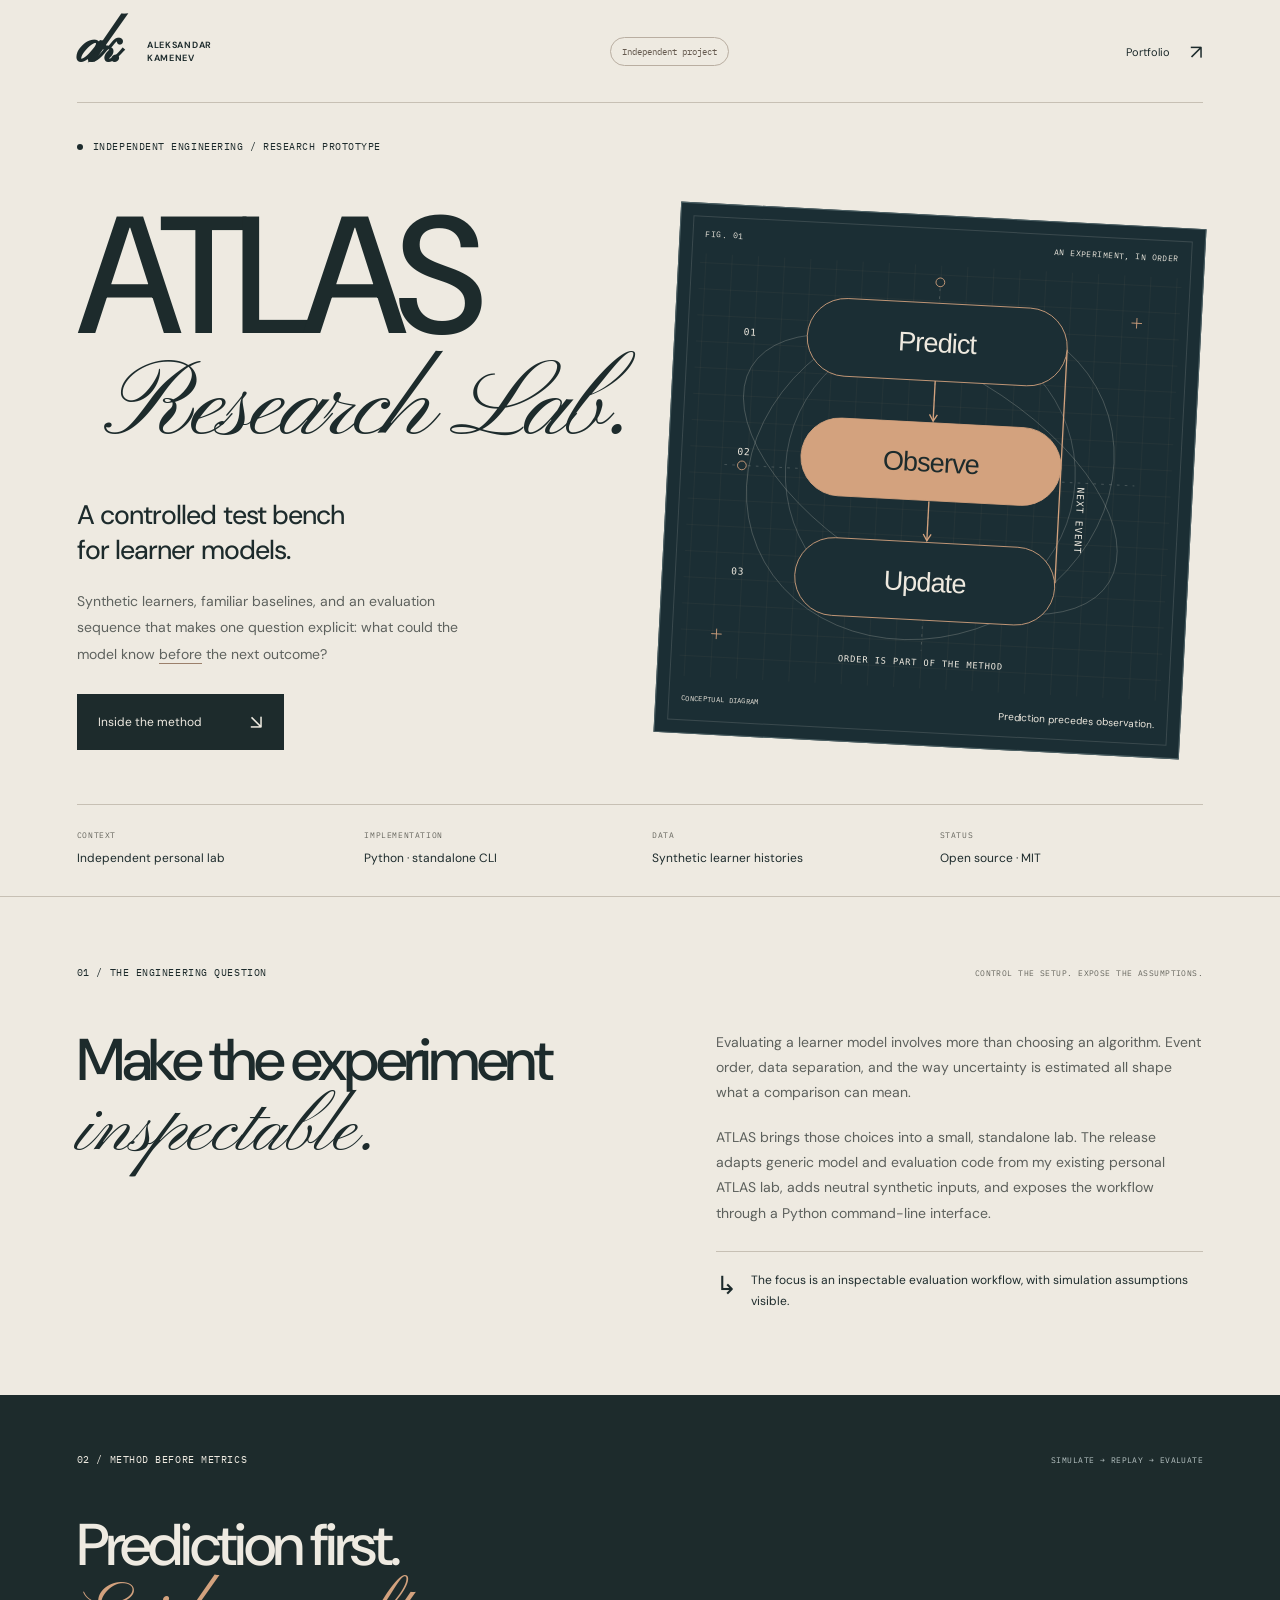
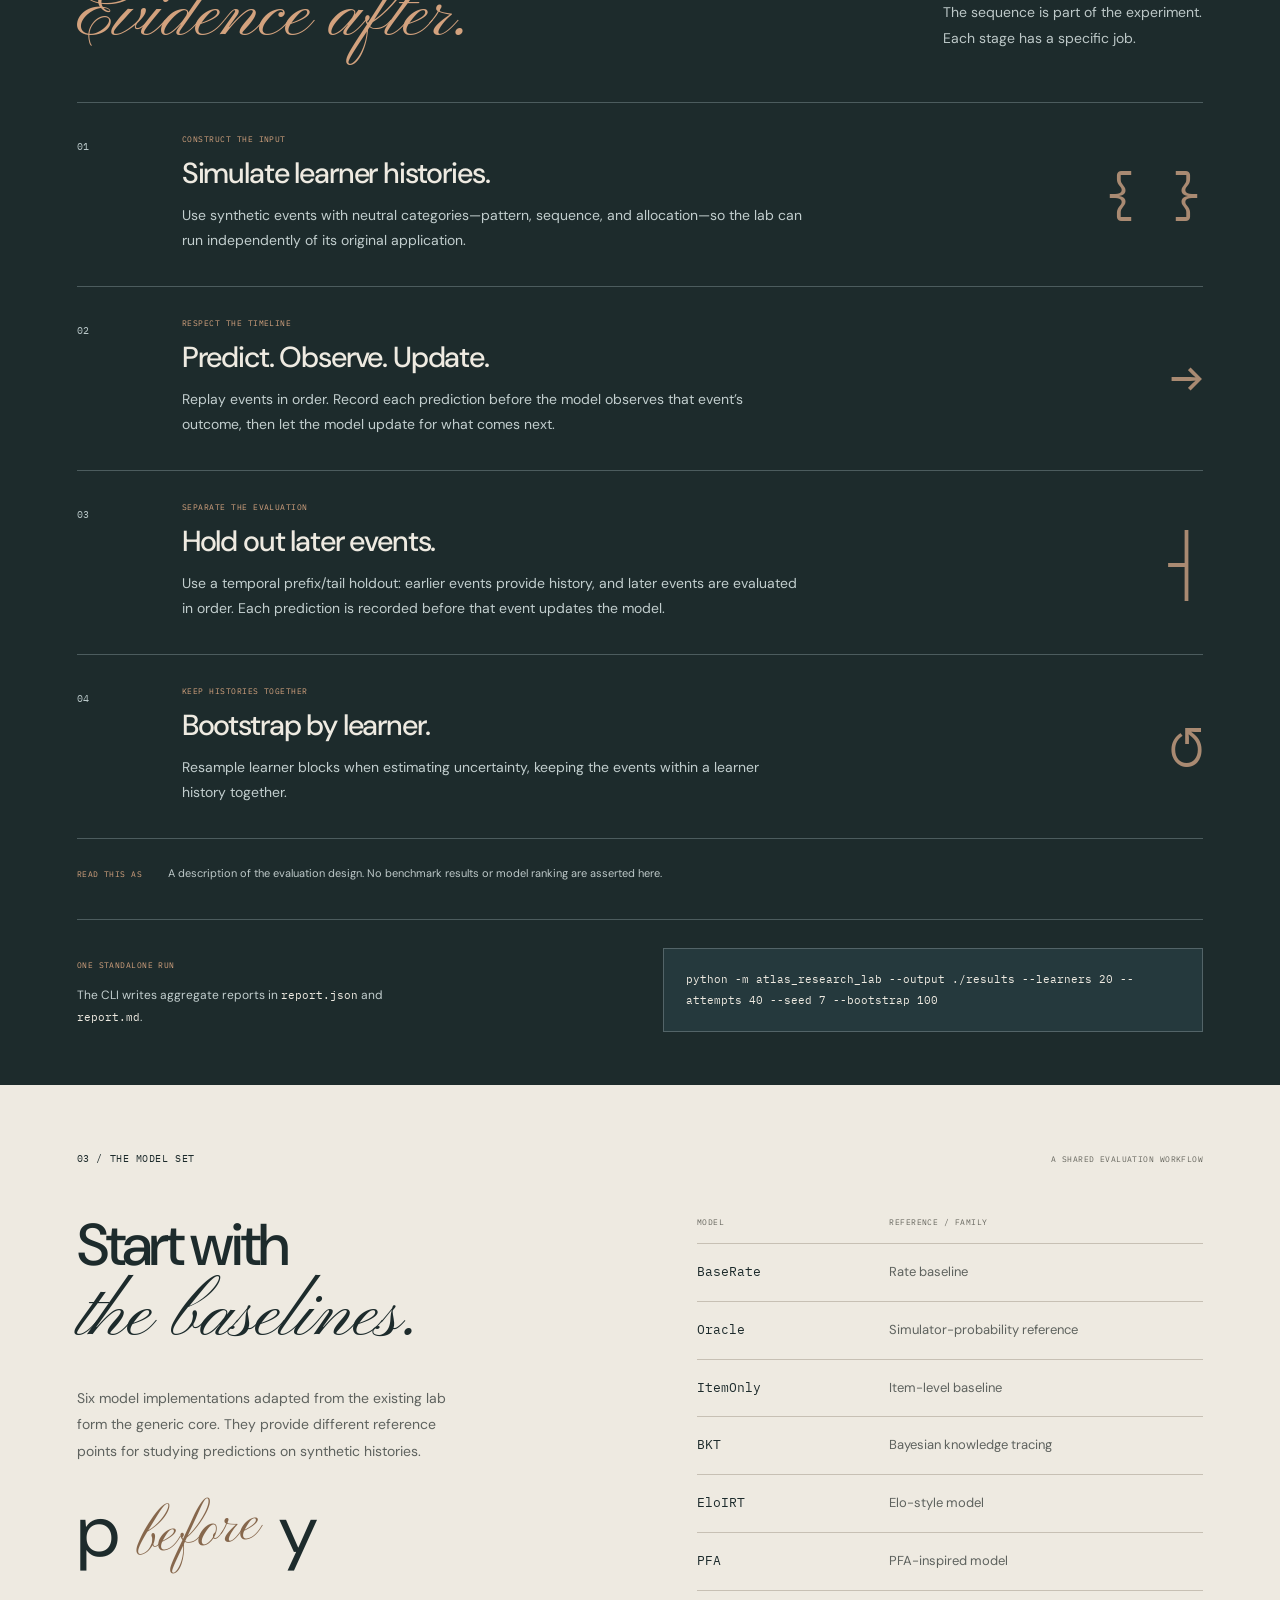
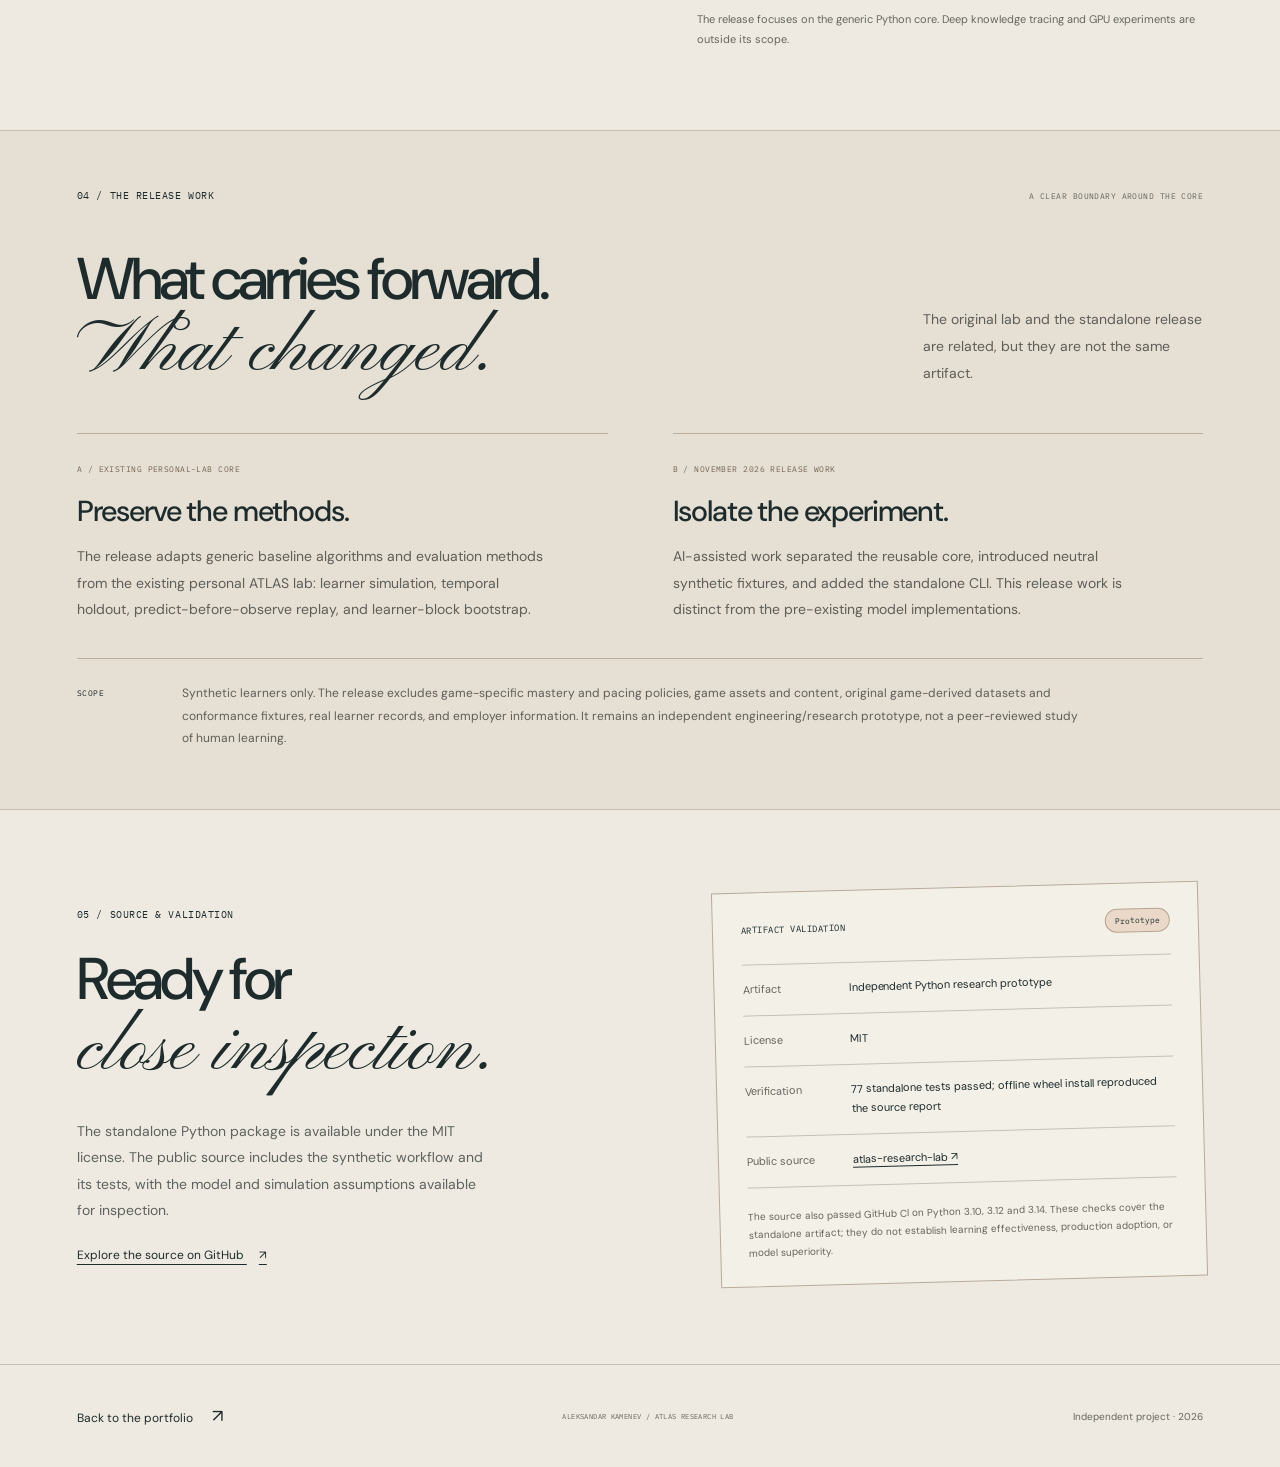
==== work/atlas/index.html @ cb7d2548 "Publish independent engineering case studies and MIT source links" ====
<!doctype html>
<html lang="en">
<head>
  <meta charset="utf-8">
  <meta name="viewport" content="width=device-width, initial-scale=1">
  <meta name="theme-color" content="#eeeae1">

  <meta name="description" content="ATLAS Research Lab: an independent Python prototype for studying learner models with synthetic simulation, temporal evaluation, and inspectable methodology.">
  <title>ATLAS Research Lab — Aleksandar Kamenev</title>
  <link rel="preconnect" href="https://fonts.googleapis.com">
  <link rel="preconnect" href="https://fonts.gstatic.com" crossorigin>
  <link href="https://fonts.googleapis.com/css2?family=DM+Sans:wght@400;450;500;550;600;650;700&family=IBM+Plex+Mono:wght@400;500&family=Pinyon+Script&display=swap" rel="stylesheet">
  <link rel="stylesheet" href="../case-studies.css?v=5239a8509a6a">
  <link rel="canonical" href="https://alex-kamenev.github.io/work/atlas/">
</head>
<body>
  <a class="skip-link" href="#main">Skip to content</a>
  <header class="masthead wrap">
    <a class="identity" href="/" aria-label="Aleksandar Kamenev, portfolio"><span class="monogram" aria-hidden="true">ak.</span><span>ALEKSANDAR<br>KAMENEV</span></a>
    <span class="case-kind">Independent project</span>
    <a class="back-link" href="/">Portfolio <span aria-hidden="true">↗</span></a>
  </header>

  <main id="main">
    <section class="hero wrap" aria-labelledby="project-title">
      <p class="eyebrow"><span class="dot" aria-hidden="true"></span> INDEPENDENT ENGINEERING / RESEARCH PROTOTYPE</p>
      <div class="hero-layout">
        <div class="hero-copy">
          <h1 id="project-title">ATLAS<span class="script">Research Lab.</span></h1>
          <p class="hero-deck">A controlled test bench<br>for learner models.</p>
          <p class="hero-description">Synthetic learners, familiar baselines, and an evaluation sequence that makes one question explicit: what could the model know <em>before</em> the next outcome?</p>
          <a class="button" href="#method">Inside the method <span aria-hidden="true">↘</span></a>
        </div>
        <figure class="hero-figure">
          <div class="figure-heading"><span>FIG. 01</span><span>AN EXPERIMENT, IN ORDER</span></div>
          <img src="../assets/method-cycle.svg" width="600" height="540" alt="Conceptual event sequence: predict an outcome, observe it, update the model, then repeat for the next event.">
          <figcaption><span>CONCEPTUAL DIAGRAM</span><span>Prediction precedes observation.</span></figcaption>
        </figure>
      </div>
      <dl class="project-facts">
        <div><dt>CONTEXT</dt><dd>Independent personal lab</dd></div>
        <div><dt>IMPLEMENTATION</dt><dd>Python · standalone CLI</dd></div>
        <div><dt>DATA</dt><dd>Synthetic learner histories</dd></div>
        <div><dt>STATUS</dt><dd>Open source · MIT</dd></div>
      </dl>
    </section>

    <section class="brief wrap" aria-labelledby="brief-title">
      <div class="section-marker"><span class="eyebrow">01 / THE ENGINEERING QUESTION</span><span class="mono">CONTROL THE SETUP. EXPOSE THE ASSUMPTIONS.</span></div>
      <div class="brief-layout">
        <h2 id="brief-title">Make the experiment<span class="script">inspectable.</span></h2>
        <div class="body-copy"><p>Evaluating a learner model involves more than choosing an algorithm. Event order, data separation, and the way uncertainty is estimated all shape what a comparison can mean.</p><p>ATLAS brings those choices into a small, standalone lab. The release adapts generic model and evaluation code from my existing personal ATLAS lab, adds neutral synthetic inputs, and exposes the workflow through a Python command-line interface.</p><p class="purpose-note"><span aria-hidden="true">↳</span> The focus is an inspectable evaluation workflow, with simulation assumptions visible.</p></div>
      </div>
    </section>

    <section class="method wrap" id="method" aria-labelledby="method-title">
      <div class="section-marker"><span class="eyebrow">02 / METHOD BEFORE METRICS</span><span class="mono">SIMULATE → REPLAY → EVALUATE</span></div>
      <div class="method-heading"><h2 id="method-title">Prediction first.<span class="script">Evidence after.</span></h2><p>The sequence is part of the experiment. Each stage has a specific job.</p></div>
      <ol class="method-list">
        <li><span class="step-number" aria-hidden="true">01</span><div><p class="step-kicker">CONSTRUCT THE INPUT</p><h3>Simulate learner histories.</h3><p>Use synthetic events with neutral categories—pattern, sequence, and allocation—so the lab can run independently of its original application.</p></div><span class="step-sign" aria-hidden="true">{ }</span></li>
        <li><span class="step-number" aria-hidden="true">02</span><div><p class="step-kicker">RESPECT THE TIMELINE</p><h3>Predict. Observe. Update.</h3><p>Replay events in order. Record each prediction before the model observes that event’s outcome, then let the model update for what comes next.</p></div><span class="step-sign" aria-hidden="true">→</span></li>
        <li><span class="step-number" aria-hidden="true">03</span><div><p class="step-kicker">SEPARATE THE EVALUATION</p><h3>Hold out later events.</h3><p>Use a temporal prefix/tail holdout: earlier events provide history, and later events are evaluated in order. Each prediction is recorded before that event updates the model.</p></div><span class="step-sign" aria-hidden="true">┤</span></li>
        <li><span class="step-number" aria-hidden="true">04</span><div><p class="step-kicker">KEEP HISTORIES TOGETHER</p><h3>Bootstrap by learner.</h3><p>Resample learner blocks when estimating uncertainty, keeping the events within a learner history together.</p></div><span class="step-sign" aria-hidden="true">↺</span></li>
      </ol>
      <p class="method-footnote"><span class="mono">READ THIS AS</span> A description of the evaluation design. No benchmark results or model ranking are asserted here.</p>
      <div class="execution-note"><div><span class="mono">ONE STANDALONE RUN</span><p>The CLI writes aggregate reports in <code>report.json</code> and <code>report.md</code>.</p></div><pre aria-label="Example ATLAS command"><code>python -m atlas_research_lab --output ./results --learners 20 --attempts 40 --seed 7 --bootstrap 100</code></pre></div>
    </section>

    <section class="models wrap" aria-labelledby="models-title">
      <div class="section-marker"><span class="eyebrow">03 / THE MODEL SET</span><span class="mono">A SHARED EVALUATION WORKFLOW</span></div>
      <div class="models-layout">
        <div class="models-intro"><h2 id="models-title">Start with<span class="script">the baselines.</span></h2><p>Six model implementations adapted from the existing lab form the generic core. They provide different reference points for studying predictions on synthetic histories.</p><div class="model-glyph" aria-hidden="true"><span>p</span><span class="script">before</span><span>y</span></div></div>
        <div class="model-table-wrap"><table class="model-table"><caption class="sr-only">ATLAS baseline models and their families</caption><thead><tr><th scope="col">MODEL</th><th scope="col">REFERENCE / FAMILY</th></tr></thead><tbody><tr><th scope="row">BaseRate</th><td>Rate baseline</td></tr><tr><th scope="row">Oracle</th><td>Simulator-probability reference</td></tr><tr><th scope="row">ItemOnly</th><td>Item-level baseline</td></tr><tr><th scope="row">BKT</th><td>Bayesian knowledge tracing</td></tr><tr><th scope="row">EloIRT</th><td>Elo-style model</td></tr><tr><th scope="row">PFA</th><td>PFA-inspired model</td></tr></tbody></table><p class="table-note">The release focuses on the generic Python core. Deep knowledge tracing and GPU experiments are outside its scope.</p></div>
      </div>
    </section>

    <section class="provenance wrap" aria-labelledby="provenance-title">
      <div class="section-marker"><span class="eyebrow">04 / THE RELEASE WORK</span><span class="mono">A CLEAR BOUNDARY AROUND THE CORE</span></div>
      <div class="provenance-heading"><h2 id="provenance-title">What carries forward.<span class="script">What changed.</span></h2><p>The original lab and the standalone release are related, but they are not the same artifact.</p></div>
      <div class="provenance-columns">
        <article><span class="column-index mono">A / EXISTING PERSONAL-LAB CORE</span><h3>Preserve the methods.</h3><p>The release adapts generic baseline algorithms and evaluation methods from the existing personal ATLAS lab: learner simulation, temporal holdout, predict-before-observe replay, and learner-block bootstrap.</p></article>
        <article><span class="column-index mono">B / NOVEMBER 2026 RELEASE WORK</span><h3>Isolate the experiment.</h3><p>AI-assisted work separated the reusable core, introduced neutral synthetic fixtures, and added the standalone CLI. This release work is distinct from the pre-existing model implementations.</p></article>
      </div>
      <div class="scope-note"><span class="mono">SCOPE</span><p>Synthetic learners only. The release excludes game-specific mastery and pacing policies, game assets and content, original game-derived datasets and conformance fixtures, real learner records, and employer information. It remains an independent engineering/research prototype, not a peer-reviewed study of human learning.</p></div>
    </section>

    <section class="release wrap" aria-labelledby="release-title">
      <div class="release-copy"><span class="eyebrow">05 / SOURCE &amp; VALIDATION</span><h2 id="release-title">Ready for<span class="script">close inspection.</span></h2><p>The standalone Python package is available under the MIT license. The public source includes the synthetic workflow and its tests, with the model and simulation assumptions available for inspection.<br><a class="source-link" href="https://github.com/Alex-Kamenev/atlas-research-lab" target="_blank" rel="noopener noreferrer">Explore the source on GitHub <span aria-hidden="true">↗</span></a></p></div>
      <div class="release-record"><div class="record-top"><span class="mono">ARTIFACT VALIDATION</span><span class="status-pill">Prototype</span></div><dl><div><dt>Artifact</dt><dd>Independent Python research prototype</dd></div><div><dt>License</dt><dd>MIT</dd></div><div><dt>Verification</dt><dd data-release-verification>77 standalone tests passed; offline wheel install reproduced the source report</dd></div><div><dt>Public source</dt><dd><a href="https://github.com/Alex-Kamenev/atlas-research-lab" target="_blank" rel="noopener noreferrer">atlas-research-lab ↗</a></dd></div></dl><p>The source also passed <a href="https://github.com/Alex-Kamenev/atlas-research-lab/actions/runs/43778253819" target="_blank" rel="noopener noreferrer">GitHub CI on Python 3.10, 3.12 and 3.14</a>. These checks cover the standalone artifact; they do not establish learning effectiveness, production adoption, or model superiority.</p></div>
    </section>
  </main>

  <footer class="footer wrap"><a href="/">Back to the portfolio <span aria-hidden="true">↗</span></a><p class="mono">ALEKSANDAR KAMENEV / ATLAS RESEARCH LAB</p><span class="footer-note">Independent project · 2026</span></footer>
</body>
</html>
---- work/case-studies.css ----
:root{--paper:#eeeae1;--ink:#1d2b2c;--muted:#66665e;--line:#c7c0b4;--acid:#d3a27e;--mono:'IBM Plex Mono',monospace;--sans:'DM Sans',sans-serif;--script:'Pinyon Script','Brush Script MT',cursive;--pad:clamp(24px,6vw,96px)}
*,*::before,*::after{box-sizing:border-box}html{scroll-behavior:smooth;scroll-padding-top:28px}body{margin:0;background:var(--paper);color:var(--ink);font-family:var(--sans);-webkit-font-smoothing:antialiased}a{color:inherit;text-decoration:none}a:focus-visible{outline:3px solid #8952d5;outline-offset:6px}::selection{color:var(--ink);background:var(--acid)}p,h1,h2,h3,figure,dl,dd{margin:0}p{font-size:15px;line-height:1.8}h1,h2,h3{font-weight:500;letter-spacing:-.055em}h2{font-size:clamp(43px,4.6vw,70px);line-height:1.04}h3{font-size:29px;line-height:1.2;letter-spacing:-.04em}.wrap{padding-inline:var(--pad)}.mono,.eyebrow{font:10px/1.6 var(--mono);letter-spacing:.055em}.eyebrow{font-size:10px}.script{font-family:var(--script);font-weight:400;letter-spacing:0}h2 .script{display:block;font-size:1.3em;line-height:1;margin-top:3px}.sr-only{position:absolute;width:1px;height:1px;padding:0;margin:-1px;overflow:hidden;clip:rect(0,0,0,0);white-space:nowrap;border:0}.skip-link{position:fixed;left:12px;top:12px;z-index:20;transform:translateY(-160%);padding:14px 18px;background:var(--acid)}.skip-link:focus{transform:none}
.masthead{min-height:103px;display:flex;align-items:center;justify-content:space-between;gap:25px;position:relative}.masthead::after{content:'';position:absolute;bottom:0;left:var(--pad);right:var(--pad);border-bottom:1px solid var(--line)}.identity{display:flex;gap:16px;align-items:center;font-size:9px;font-weight:650;letter-spacing:.08em;line-height:1.4}.monogram{font-family:var(--script);font-size:58px;letter-spacing:-7px;line-height:1;width:54px;margin-top:-8px}.case-kind{font:9px/1.5 var(--mono);padding:7px 11px;border:1px solid #b9aea1;border-radius:20px;color:#665b50}.back-link{font-size:11px;display:flex;align-items:center;gap:20px;padding-block:12px}.back-link span{font-size:20px}.back-link:hover,.footer a:hover{text-decoration:underline;text-underline-offset:5px}
.hero{padding-top:36px;overflow:hidden}.hero>.eyebrow{display:flex;align-items:center;gap:10px}.dot{width:6px;height:6px;background:var(--ink);border-radius:50%;flex:none}.hero-layout{display:grid;grid-template-columns:1.03fr 1fr;gap:3vw;align-items:center;margin:55px 0 54px}.hero-copy{position:relative;z-index:2}.hero h1{font-size:clamp(110px,13vw,195px);line-height:.81;letter-spacing:-.075em}.hero h1 .script{display:block;margin:14px 0 0 25px;font-size:clamp(74px,8.4vw,130px);line-height:.92;white-space:nowrap;letter-spacing:-.035em;width:115%}.hero-deck{margin-top:40px;font-size:clamp(22px,2.1vw,31px);line-height:1.3;font-weight:450;letter-spacing:-.035em}.hero-description{max-width:420px;font-size:14px;line-height:1.9;margin-top:20px;color:#5e625e}.hero-description em{font-style:normal;border-bottom:1px solid #9b806b}.button{display:inline-flex;align-items:center;justify-content:space-between;gap:48px;min-height:52px;margin-top:27px;padding:15px 21px;font-size:12px;background:var(--ink);color:var(--paper);transition:background .2s}.button span{font-size:20px}.button:hover{background:#34484c}.hero-figure{position:relative;background:#1b2e34;color:#eee9df;border:1px solid #4e6266;transform:rotate(3deg);margin:0 10px 0 0;isolation:isolate}.hero-figure::before{content:'';position:absolute;inset:12px;border:1px solid #eee9df25;pointer-events:none}.figure-heading{display:flex;align-items:center;justify-content:space-between;gap:16px;padding:24px 25px 0;font:8px/1.5 var(--mono);letter-spacing:.055em}.hero-figure img{display:block;width:100%;height:auto;margin-top:-4px}.hero-figure figcaption{display:flex;justify-content:space-between;gap:20px;padding:0 25px 25px;margin-top:-15px;font-size:10px;line-height:1.5}.hero-figure figcaption span:first-child{font:7px/1.6 var(--mono);letter-spacing:.045em}.project-facts{display:grid;grid-template-columns:repeat(4,1fr);gap:24px;border-top:1px solid var(--line);padding-block:24px 27px}.project-facts dt{font:8px/1.5 var(--mono);letter-spacing:.075em;color:var(--muted);margin-bottom:8px}.project-facts dd{font-size:12px;line-height:1.6}
.section-marker{display:flex;align-items:baseline;justify-content:space-between;gap:30px}.section-marker>.mono{font-size:8px;color:var(--muted)}.brief{padding-block:68px 82px;border-top:1px solid var(--line)}.brief-layout{display:grid;grid-template-columns:1.05fr 1fr;gap:10vw;margin-top:49px}.body-copy p{font-size:14px;color:#5c605c;margin-bottom:20px}.body-copy .purpose-note{display:flex;gap:14px;border-top:1px solid var(--line);padding-top:18px;margin:25px 0 0;font-size:12px;color:var(--ink)}.purpose-note span{font-size:25px;line-height:1.3}
.method{background:var(--ink);color:var(--paper);padding-block:57px 53px}.method .section-marker>.mono{color:#b9c5c5}.method-heading{display:flex;justify-content:space-between;align-items:end;gap:45px;margin:47px 0 46px}.method h2 .script{color:var(--acid)}.method-heading>p{max-width:260px;font-size:14px;color:#bdc8c8;margin-bottom:5px}.method-list{list-style:none;margin:0;padding:0;border-top:1px solid #4c5c5e}.method-list li{display:grid;grid-template-columns:75px 1fr 150px;gap:30px;align-items:start;padding:30px 0 33px;border-bottom:1px solid #4c5c5e}.step-number{font:10px/1.5 var(--mono);padding-top:6px;color:#bac8c9}.step-kicker{font:8px/1.5 var(--mono);letter-spacing:.06em;color:var(--acid);margin-bottom:11px}.method-list h3{margin-bottom:12px}.method-list li>div>p:last-child{max-width:620px;font-size:14px;line-height:1.8;color:#c2cece}.step-sign{font:55px/1 var(--mono);justify-self:end;color:#a98a72;align-self:center;font-weight:400}.method-footnote{display:flex;gap:26px;align-items:baseline;margin-top:25px;font-size:11px;line-height:1.8;color:#bdc8c8}.method-footnote .mono{font-size:8px;white-space:nowrap;color:var(--acid)}
.models{padding-block:66px 81px}.models-layout{display:grid;grid-template-columns:1fr 1.03fr;gap:10vw;margin-top:48px}.models-intro>p{max-width:370px;font-size:14px;line-height:1.9;color:#5e625e;margin-top:29px}.model-glyph{display:flex;align-items:center;gap:20px;margin-top:30px;font-size:73px;line-height:1;letter-spacing:-.06em}.model-glyph .script{font-size:61px;transform:rotate(-8deg);color:#86674c}.model-table{width:100%;border-collapse:collapse;table-layout:fixed;font-size:13px;text-align:left}.model-table th,.model-table td{padding:18px 0;border-bottom:1px solid var(--line);line-height:1.6;vertical-align:top}.model-table thead th{font:8px/1.5 var(--mono);letter-spacing:.06em;color:var(--muted);padding-top:1px;padding-bottom:15px}.model-table th:first-child{width:38%;padding-right:18px}.model-table tbody th{font:13px/1.6 var(--mono);font-weight:400}.model-table td{color:#5e625e}.table-note{font-size:11px;line-height:1.8;color:var(--muted);margin-top:19px}
.provenance{padding-block:57px 59px;background:#e5dfd4;border-block:1px solid #c9bdae}.provenance-heading{display:flex;justify-content:space-between;align-items:end;gap:70px;margin-top:45px}.provenance-heading>p{max-width:280px;font-size:14px;line-height:1.9;color:#5f5e57;margin-bottom:4px}.provenance-columns{display:grid;grid-template-columns:1fr 1fr;gap:65px;margin-top:43px}.provenance-columns article{border-top:1px solid #bdb09f;padding-top:22px}.column-index{font-size:8px;color:#756451}.provenance-columns h3{margin:17px 0 14px}.provenance-columns p{font-size:14px;line-height:1.9;color:#5f5e57;max-width:475px}.scope-note{display:grid;grid-template-columns:75px 1fr;gap:30px;border-top:1px solid #bdb09f;padding-top:23px;margin-top:35px}.scope-note>.mono{font-size:8px;margin-top:5px}.scope-note p{font-size:12px;line-height:1.9;color:#5f5e57;max-width:900px}
.release{display:grid;grid-template-columns:1.05fr 1fr;gap:10vw;align-items:center;padding-block:77px 82px}.release h2{margin-top:26px}.release-copy>p{max-width:410px;font-size:14px;line-height:1.9;color:#5e625e;margin-top:28px}.release-record{border:1px solid #b7aa9b;padding:25px 28px 24px;background:#f3f0e8;transform:rotate(-1.5deg)}.record-top{display:flex;align-items:center;justify-content:space-between;gap:20px;padding-bottom:22px;border-bottom:1px solid var(--line)}.record-top>.mono{font-size:9px}.status-pill{border:1px solid #b9a38f;border-radius:25px;padding:5px 9px;background:#ead9c9;font:8px/1.5 var(--mono)}.release-record dl>div{display:grid;grid-template-columns:90px 1fr;gap:16px;padding:15px 0;border-bottom:1px solid var(--line);font-size:11px;line-height:1.8}.release-record dt{color:var(--muted)}.release-record>p{font-size:10px;line-height:1.8;color:var(--muted);margin-top:20px}.footer{display:flex;align-items:center;justify-content:space-between;gap:25px;min-height:103px;border-top:1px solid var(--line)}.footer>a{font-size:12px}.footer a span{font-size:18px;margin-left:16px}.footer>.mono{font-size:7px;color:var(--muted)}.footer-note{font-size:10px;color:var(--muted)}
@media(min-width:1600px){body{max-width:1800px;margin-inline:auto}.hero-layout{margin-block:70px 65px}.hero-description{font-size:16px;max-width:470px}.hero-figure{max-width:650px}}
@media(max-width:1100px){:root{--pad:5vw}.hero-layout{gap:2vw;margin-top:45px}.hero h1{font-size:13.6vw}.hero h1 .script{font-size:8.8vw;margin-left:15px}.hero-description{font-size:13px;max-width:360px}.hero-deck{font-size:24px;margin-top:33px}.hero-figure figcaption{display:block;margin-top:-9px}.hero-figure figcaption span{display:block}.hero-figure figcaption span+span{margin-top:4px}.brief-layout,.models-layout,.release{gap:7vw}.method-list li{grid-template-columns:55px 1fr 90px;gap:25px}.provenance-heading{gap:45px}.provenance-columns{gap:45px}.release-record{padding-inline:22px}.release-record dl>div{grid-template-columns:75px 1fr}.footer{gap:20px}.footer>.mono{max-width:220px;text-align:center}}
@media(max-width:800px){.masthead{min-height:85px}.identity>span:last-child{display:none}.monogram{font-size:51px;width:45px}.case-kind{font-size:8px}.hero{padding-top:28px}.hero>.eyebrow{font-size:8px}.hero-layout{gap:20px;grid-template-columns:1.05fr 1fr;margin-block:40px}.hero h1{font-size:13.4vw}.hero h1 .script{font-size:8.5vw;margin-top:13px;margin-left:10px}.hero-deck{font-size:21px;margin-top:27px}.hero-description{font-size:12px;line-height:1.8}.hero-figure{margin-right:6px}.figure-heading{font-size:6px;padding:20px 20px 0;gap:10px}.hero-figure figcaption{padding:0 20px 20px;font-size:9px}.hero-figure figcaption span:first-child{font-size:6px}.button{font-size:11px;gap:30px;min-height:47px;padding:13px 18px;margin-top:23px}.project-facts{gap:20px}.project-facts dt{font-size:7px}.project-facts dd{font-size:11px}.section-marker>.mono{display:none}.eyebrow{font-size:9px}h2{font-size:43px}.brief{padding-block:48px 55px}.brief-layout{gap:45px;margin-top:37px}.body-copy p{font-size:13px}.body-copy .purpose-note{font-size:11px}.method{padding-block:43px}.method-heading{gap:38px;margin-top:37px}.method-heading>p{max-width:200px;font-size:12px}.method-list li{grid-template-columns:40px 1fr 60px;gap:20px;padding-block:26px}.method-list h3{font-size:25px}.method-list li>div>p:last-child{font-size:13px}.step-sign{font-size:40px}.method-footnote{font-size:10px;gap:20px}.models{padding-block:48px 55px}.models-layout{gap:45px;margin-top:39px}.models-intro>p{font-size:13px}.model-table{font-size:12px}.model-table tbody th{font-size:12px}.model-table th:first-child{width:37%;padding-right:13px}.model-glyph{font-size:62px;gap:15px}.model-glyph .script{font-size:52px}.provenance{padding-block:43px 47px}.provenance-heading{gap:40px;margin-top:36px}.provenance-heading>p{max-width:210px;font-size:12px}.provenance-columns{gap:35px;margin-top:35px}.provenance-columns h3{font-size:25px}.provenance-columns p{font-size:13px}.column-index{font-size:7px}.scope-note{grid-template-columns:50px 1fr;gap:23px}.scope-note p{font-size:11px}.release{padding-block:55px;gap:40px}.release-copy>p{font-size:13px}.release-record{padding:20px 18px}.record-top{gap:12px}.record-top>.mono{font-size:8px}.status-pill{font-size:7px}.release-record dl>div{grid-template-columns:65px 1fr;gap:13px;font-size:10px}.footer{flex-wrap:wrap;min-height:100px;padding-block:24px;gap:20px}.footer>.mono{order:3;max-width:none;width:100%;font-size:7px}.footer-note{font-size:9px}}
@media(max-width:620px){:root{--pad:24px}.masthead{min-height:78px;gap:13px}.monogram{font-size:46px;width:35px}.case-kind{font-size:7px;padding:6px 9px}.back-link{font-size:10px;gap:10px}.hero>.eyebrow{font-size:7px;letter-spacing:.035em;gap:8px}.hero-layout{display:flex;flex-direction:column;align-items:stretch;gap:38px;margin:37px 0}.hero h1{font-size:28vw;line-height:.83}.hero h1 .script{font-size:17vw;width:auto;line-height:.93;margin-top:9px;margin-left:7px}.hero-deck{font-size:26px;line-height:1.3;margin-top:30px}.hero-description{font-size:14px;max-width:440px;line-height:1.85;margin-top:19px}.button{margin-top:24px;min-height:50px;font-size:12px}.hero-figure{margin:8px 10px;width:calc(100% - 20px);max-width:450px;align-self:center;transform:rotate(2.5deg)}.figure-heading{font-size:7px;padding:22px 23px 0}.hero-figure figcaption{display:flex;padding:0 23px 23px;margin-top:-13px;gap:15px;font-size:9px;align-items:baseline}.hero-figure figcaption span:first-child{font-size:6px}.hero-figure figcaption span+span{margin:0}.project-facts{grid-template-columns:1fr 1fr;gap:22px 24px;padding-block:22px 26px}.project-facts dt{font-size:7px;margin-bottom:6px}.project-facts dd{font-size:11px}.eyebrow{font-size:8px}h2{font-size:43px}h2 .script{font-size:1.25em;line-height:1.04}.brief{padding-block:38px 43px}.brief-layout{display:block;margin-top:31px}.body-copy{margin-top:28px}.body-copy p{font-size:14px;line-height:1.85}.body-copy .purpose-note{font-size:12px;margin-top:24px}.method{padding-block:37px 36px}.method-heading{display:block;margin:32px 0}.method-heading>p{max-width:330px;font-size:13px;margin:24px 0 0}.method-list li{grid-template-columns:28px 1fr;gap:17px;padding-block:24px 27px}.step-number{font-size:9px;padding-top:1px}.step-kicker{font-size:7px;margin-bottom:10px}.method-list h3{font-size:25px;line-height:1.2;margin-bottom:11px}.method-list li>div>p:last-child{font-size:13px;line-height:1.85}.step-sign{display:none}.method-footnote{display:block;margin-top:22px;font-size:11px}.method-footnote .mono{display:block;font-size:7px;margin-bottom:7px}.models{padding-block:38px 45px}.models-layout{display:block;margin-top:31px}.models-intro>p{font-size:14px;max-width:420px;margin-top:24px}.model-glyph{display:none}.model-table-wrap{margin-top:31px}.model-table{font-size:13px}.model-table tbody th{font-size:13px}.model-table th:first-child{width:38%;padding-right:18px}.model-table th,.model-table td{padding-block:16px}.model-table thead th{font-size:7px;padding-bottom:13px}.table-note{font-size:11px}.provenance{padding-block:37px 39px}.provenance-heading{display:block;margin-top:31px}.provenance-heading h2{font-size:40px}.provenance-heading>p{max-width:360px;font-size:13px;margin:23px 0 0}.provenance-columns{display:block;margin-top:29px}.provenance-columns article{padding-top:19px}.provenance-columns article+article{margin-top:26px}.column-index{font-size:7px}.provenance-columns h3{font-size:25px;margin:14px 0 12px}.provenance-columns p{font-size:13px;line-height:1.85}.scope-note{display:block;margin-top:28px;padding-top:20px}.scope-note>.mono{display:block;font-size:7px;margin:0 0 9px}.scope-note p{font-size:12px;line-height:1.85}.release{display:block;padding-block:43px 48px}.release h2{margin-top:25px}.release-copy>p{max-width:420px;font-size:13px;margin-top:24px}.release-record{margin:34px 3px 0;padding:23px}.record-top>.mono{font-size:9px}.status-pill{font-size:8px}.release-record dl>div{grid-template-columns:80px 1fr;font-size:11px;gap:17px}.release-record>p{font-size:11px}.footer{padding-block:24px;gap:22px 15px}.footer>a{font-size:11px}.footer a span{margin-left:9px;font-size:17px}.footer-note{font-size:8px}.footer>.mono{font-size:6px}}
@media(max-width:360px){:root{--pad:18px}.masthead{gap:10px}.case-kind{font-size:6px;padding:5px 7px}.back-link{font-size:9px;gap:7px}.hero>.eyebrow{font-size:6px}.hero h1{font-size:29vw}.hero h1 .script{font-size:17vw}.hero-deck{font-size:24px}.hero-description{font-size:13px}.figure-heading{font-size:6px;padding-inline:20px}.hero-figure figcaption{padding-inline:20px;font-size:8px}.hero-figure figcaption span:first-child{font-size:5px}.project-facts{gap:19px}.project-facts dd{font-size:10px}h2{font-size:38px}.eyebrow{font-size:7px}.provenance-heading h2{font-size:35px}.method-list li{gap:13px;grid-template-columns:24px 1fr}.method-list h3{font-size:23px}.model-table,.model-table tbody th{font-size:12px}.release-record{padding:19px}.release-record dl>div{grid-template-columns:74px 1fr;gap:12px;font-size:10px}.footer>a{font-size:10px}.footer-note{font-size:7px}}
@media(prefers-reduced-motion:reduce){html{scroll-behavior:auto}*,*::before,*::after{transition:none!important}}
.execution-note{display:grid;grid-template-columns:1fr 1fr;gap:45px;align-items:center;margin-top:35px;padding-top:28px;border-top:1px solid #4c5c5e}.execution-note>.mono,.execution-note>div>.mono{color:var(--acid);font-size:8px}.execution-note p{font-size:12px;color:#c2cece;margin-top:12px;max-width:330px}.execution-note p code{font:11px var(--mono);color:var(--paper)}.execution-note pre{margin:0;padding:20px 22px;border:1px solid #536468;background:#25393d;font:11px/1.9 var(--mono);white-space:pre-wrap;overflow-wrap:anywhere}.execution-note pre code{font:inherit}
@media(max-width:800px){.execution-note{gap:30px}.execution-note pre{padding:17px;font-size:9px}}
@media(max-width:620px){.execution-note{display:block;margin-top:25px;padding-top:23px}.execution-note p{font-size:12px;max-width:340px}.execution-note pre{margin-top:18px;font-size:10px;padding:18px 15px}}
@media(max-width:360px){.execution-note pre{font-size:9px}}

/* Shared public case-study refinements. */
.source-link{display:inline-block;margin-top:20px;color:var(--ink);font-size:12px;text-decoration:underline;text-underline-offset:5px}
.source-link span{margin-left:12px}
.release-record dd a{text-decoration:underline;text-underline-offset:4px;overflow-wrap:anywhere}
.hero--developer h1{font-size:clamp(69px,7.7vw,115px);line-height:.91}
.hero--developer h1 .script{font-size:.98em;line-height:.96;margin-left:16px;margin-top:6px;width:auto}
.hero--frontage h1{font-size:clamp(76px,8.6vw,130px);line-height:.9}
.hero--frontage h1 .script{font-size:.7em;margin-left:13px;margin-top:15px;width:auto}
.hero--developer .hero-deck{margin-top:28px}
.hero--developer .hero-layout{margin-top:43px}
.case-boundary{display:grid;grid-template-columns:190px 1fr;gap:45px;padding-block:30px 36px;background:#e5dfd4;border-top:1px solid #c9bdae}
.case-boundary>.eyebrow{font-size:8px;padding-top:4px}
.case-boundary p{max-width:900px;color:#5e625e;font-size:12px;line-height:1.9}
.method code{font: .9em var(--mono)}
@media(max-width:1100px){.hero--developer h1{font-size:7.8vw}.hero--frontage h1{font-size:8.7vw}.case-boundary{grid-template-columns:160px 1fr;gap:30px}}
@media(max-width:800px){.hero--developer h1{font-size:8.3vw}.hero--frontage h1{font-size:8.5vw}.hero--developer .hero-deck{margin-top:25px}.case-boundary{grid-template-columns:135px 1fr;gap:25px}.case-boundary>.eyebrow{font-size:7px}.case-boundary p{font-size:11px}}
@media(max-width:620px){.hero--developer h1{font-size:18.8vw;line-height:.93}.hero--developer h1 .script{font-size:1.07em;margin-left:12px;margin-top:5px}.hero--frontage h1{font-size:18.6vw}.hero--frontage h1 .script{font-size:.72em;margin-left:9px;margin-top:15px}.hero--developer .hero-layout{margin-top:35px}.case-boundary{display:block;padding-block:26px 29px}.case-boundary>.eyebrow{font-size:7px}.case-boundary p{font-size:12px;margin-top:13px}}
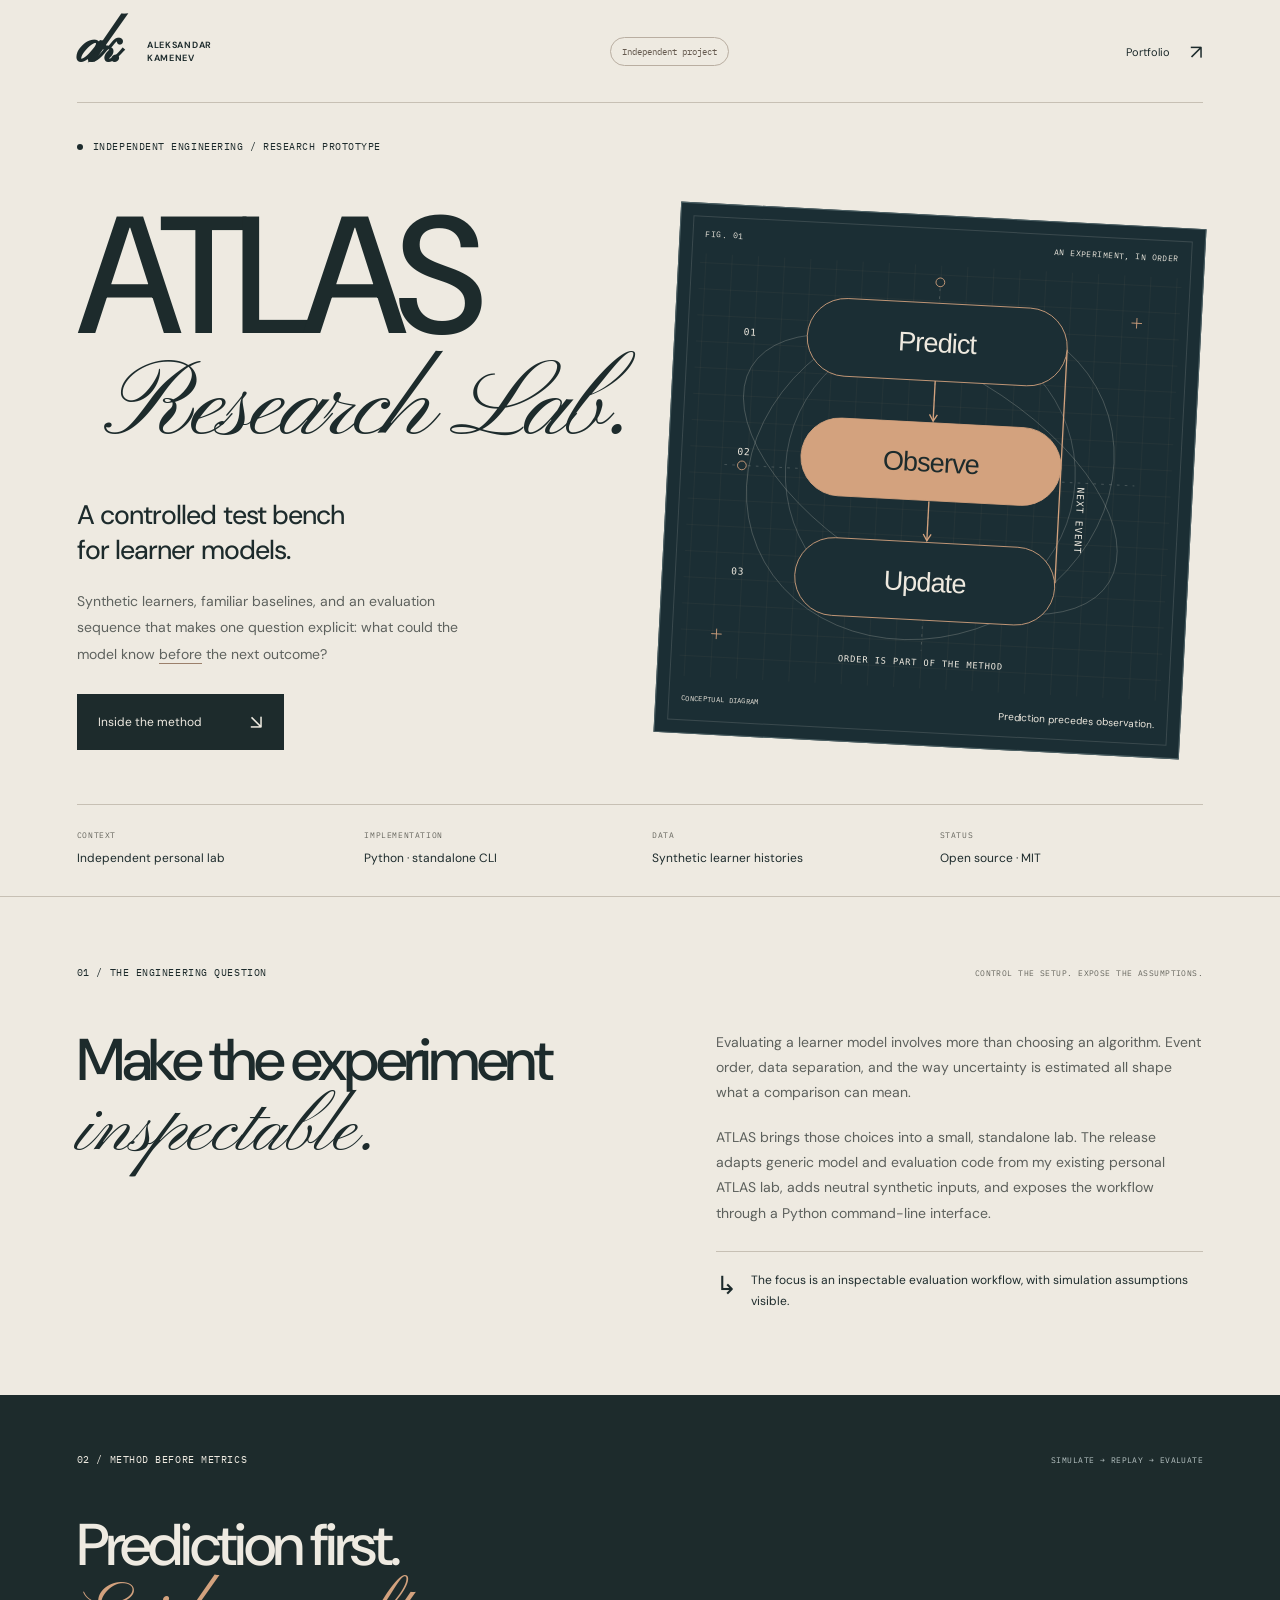
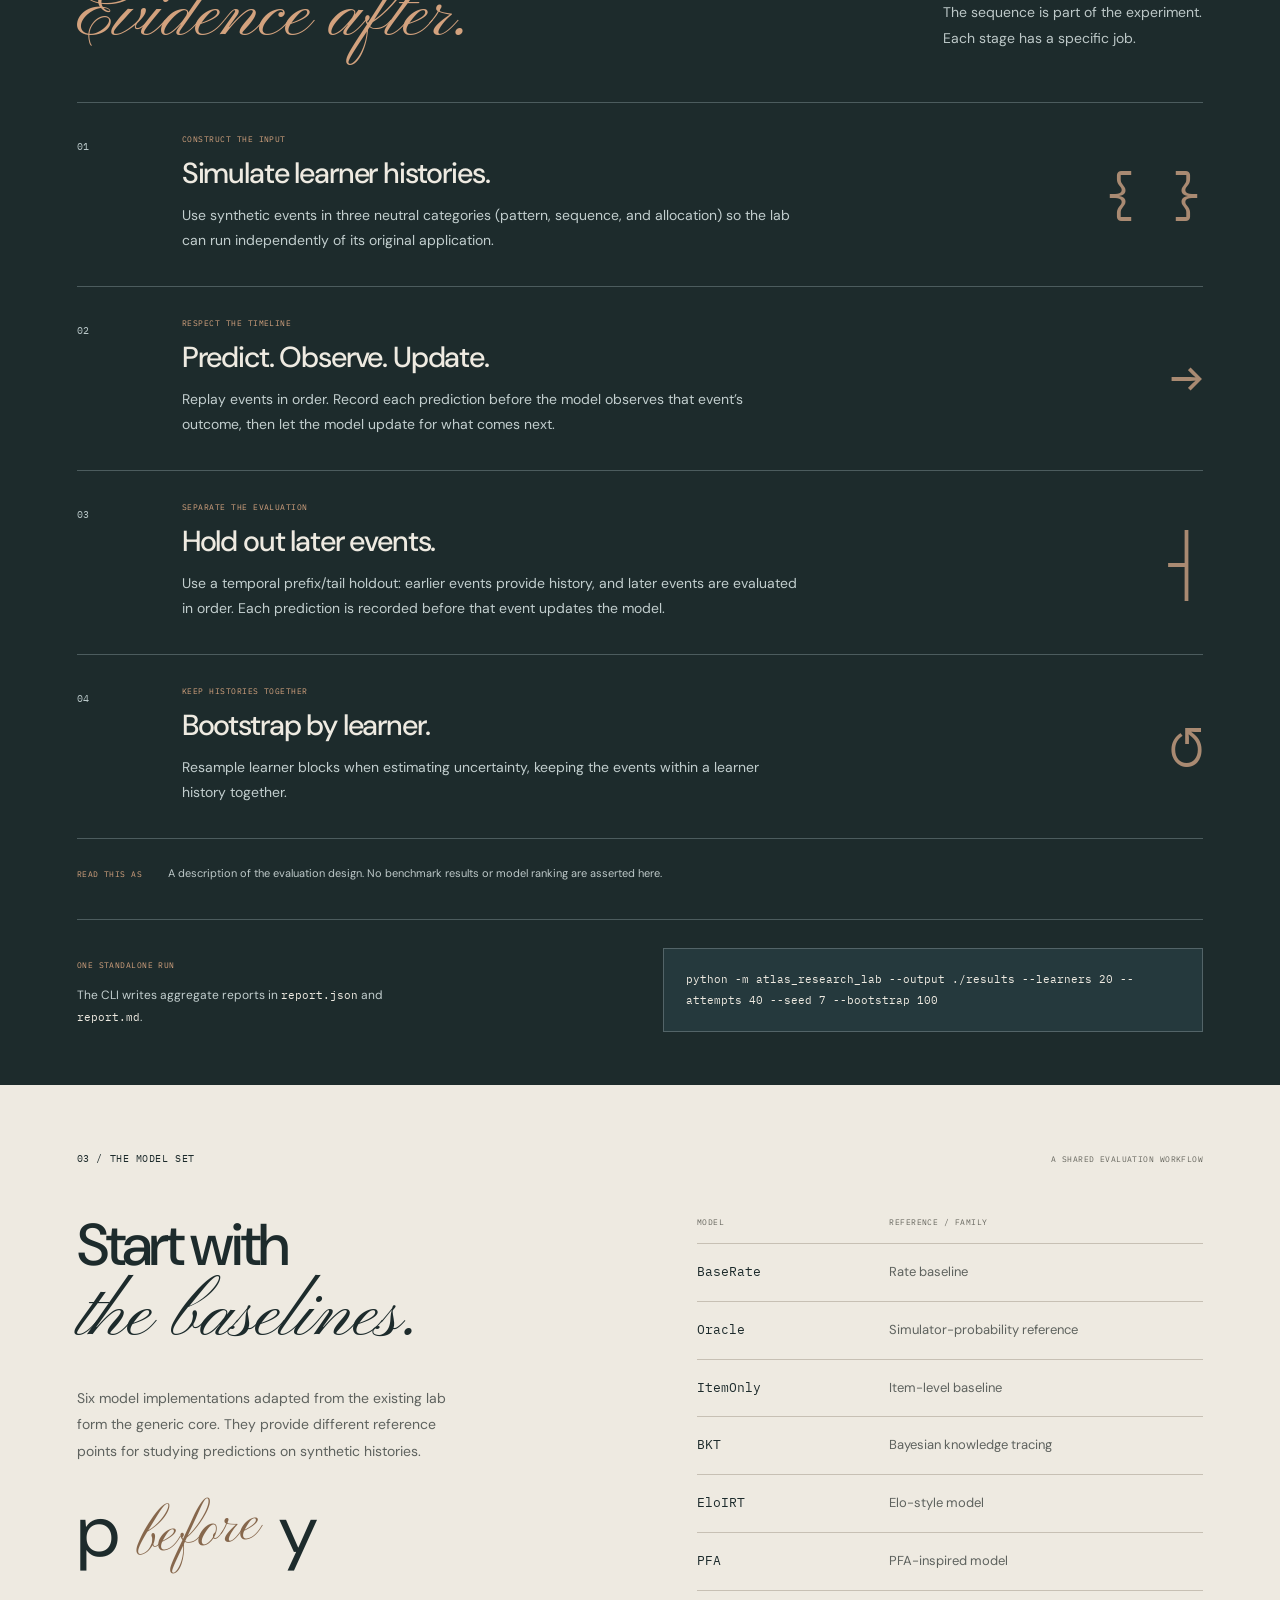
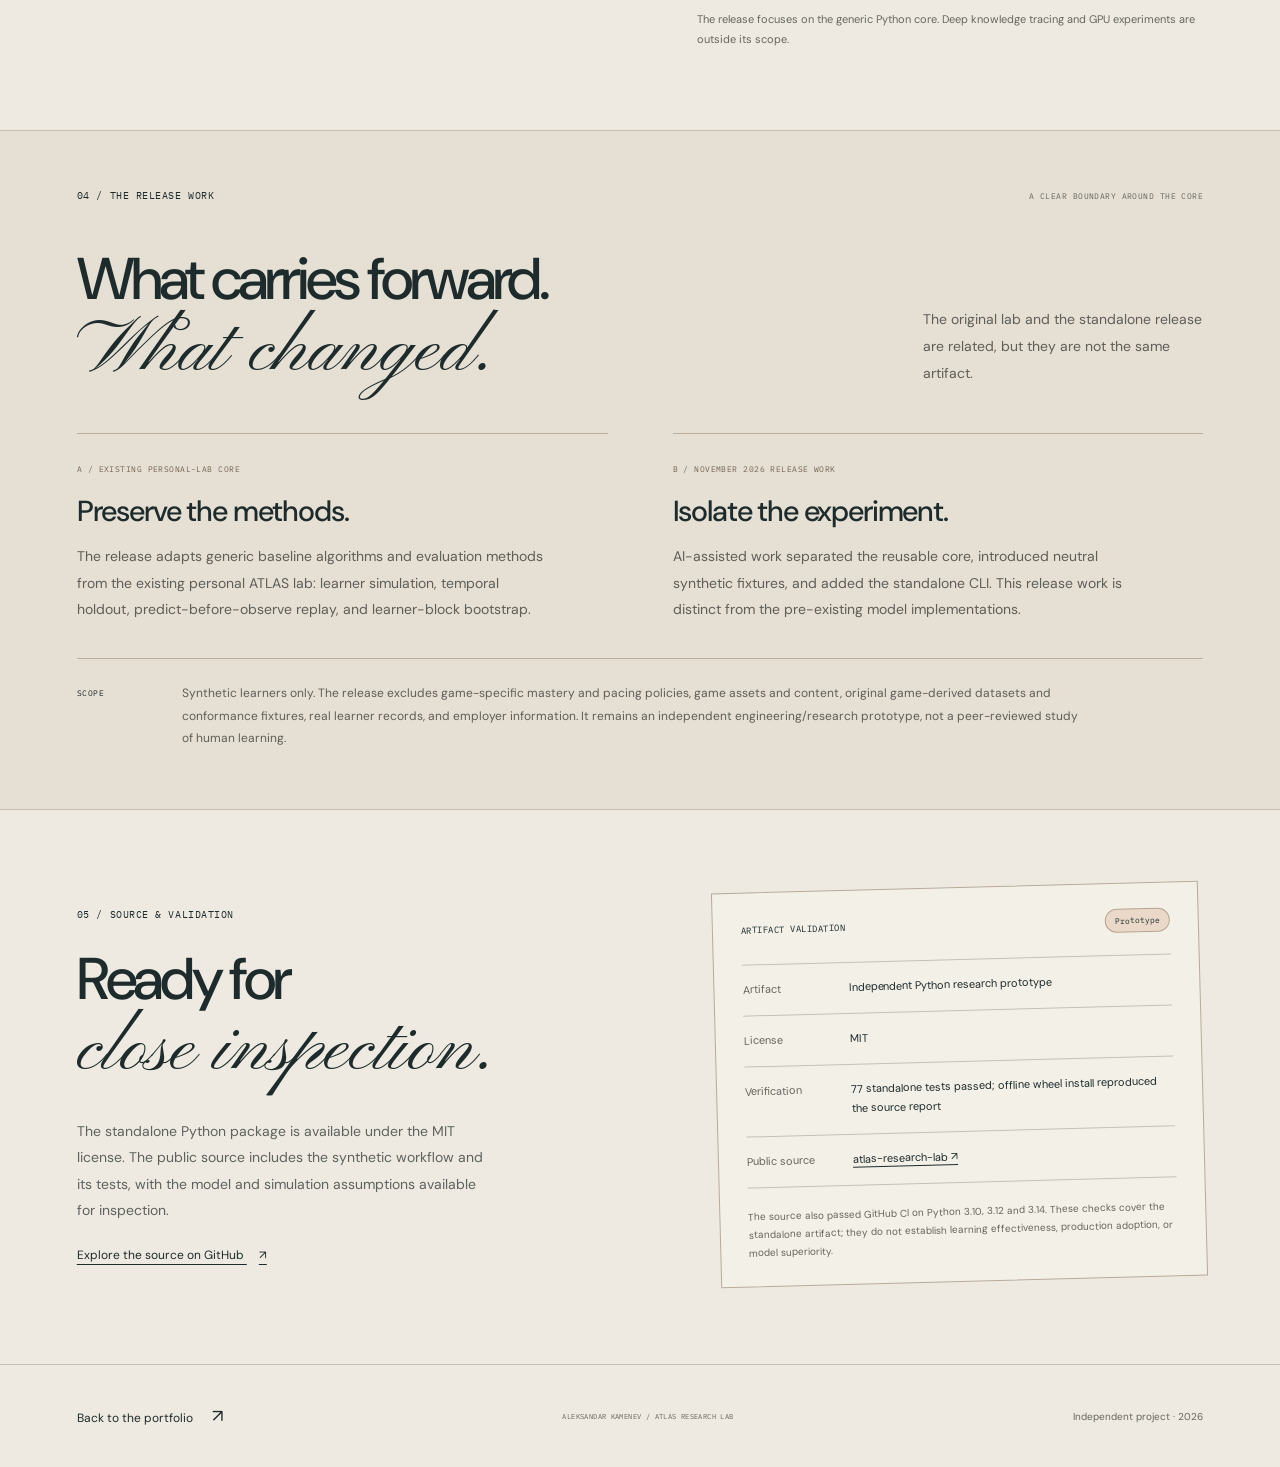
==== commit 0ba112c3: "Simplify ATLAS synthetic event categories description" ====
--- a/work/atlas/index.html
+++ b/work/atlas/index.html
@@ -57,7 +57,7 @@
       <div class="section-marker"><span class="eyebrow">02 / METHOD BEFORE METRICS</span><span class="mono">SIMULATE → REPLAY → EVALUATE</span></div>
       <div class="method-heading"><h2 id="method-title">Prediction first.<span class="script">Evidence after.</span></h2><p>The sequence is part of the experiment. Each stage has a specific job.</p></div>
       <ol class="method-list">
-        <li><span class="step-number" aria-hidden="true">01</span><div><p class="step-kicker">CONSTRUCT THE INPUT</p><h3>Simulate learner histories.</h3><p>Use synthetic events with neutral categories—pattern, sequence, and allocation—so the lab can run independently of its original application.</p></div><span class="step-sign" aria-hidden="true">{ }</span></li>
+        <li><span class="step-number" aria-hidden="true">01</span><div><p class="step-kicker">CONSTRUCT THE INPUT</p><h3>Simulate learner histories.</h3><p>Use synthetic events in three neutral categories (pattern, sequence, and allocation) so the lab can run independently of its original application.</p></div><span class="step-sign" aria-hidden="true">{ }</span></li>
         <li><span class="step-number" aria-hidden="true">02</span><div><p class="step-kicker">RESPECT THE TIMELINE</p><h3>Predict. Observe. Update.</h3><p>Replay events in order. Record each prediction before the model observes that event’s outcome, then let the model update for what comes next.</p></div><span class="step-sign" aria-hidden="true">→</span></li>
         <li><span class="step-number" aria-hidden="true">03</span><div><p class="step-kicker">SEPARATE THE EVALUATION</p><h3>Hold out later events.</h3><p>Use a temporal prefix/tail holdout: earlier events provide history, and later events are evaluated in order. Each prediction is recorded before that event updates the model.</p></div><span class="step-sign" aria-hidden="true">┤</span></li>
         <li><span class="step-number" aria-hidden="true">04</span><div><p class="step-kicker">KEEP HISTORIES TOGETHER</p><h3>Bootstrap by learner.</h3><p>Resample learner blocks when estimating uncertainty, keeping the events within a learner history together.</p></div><span class="step-sign" aria-hidden="true">↺</span></li>
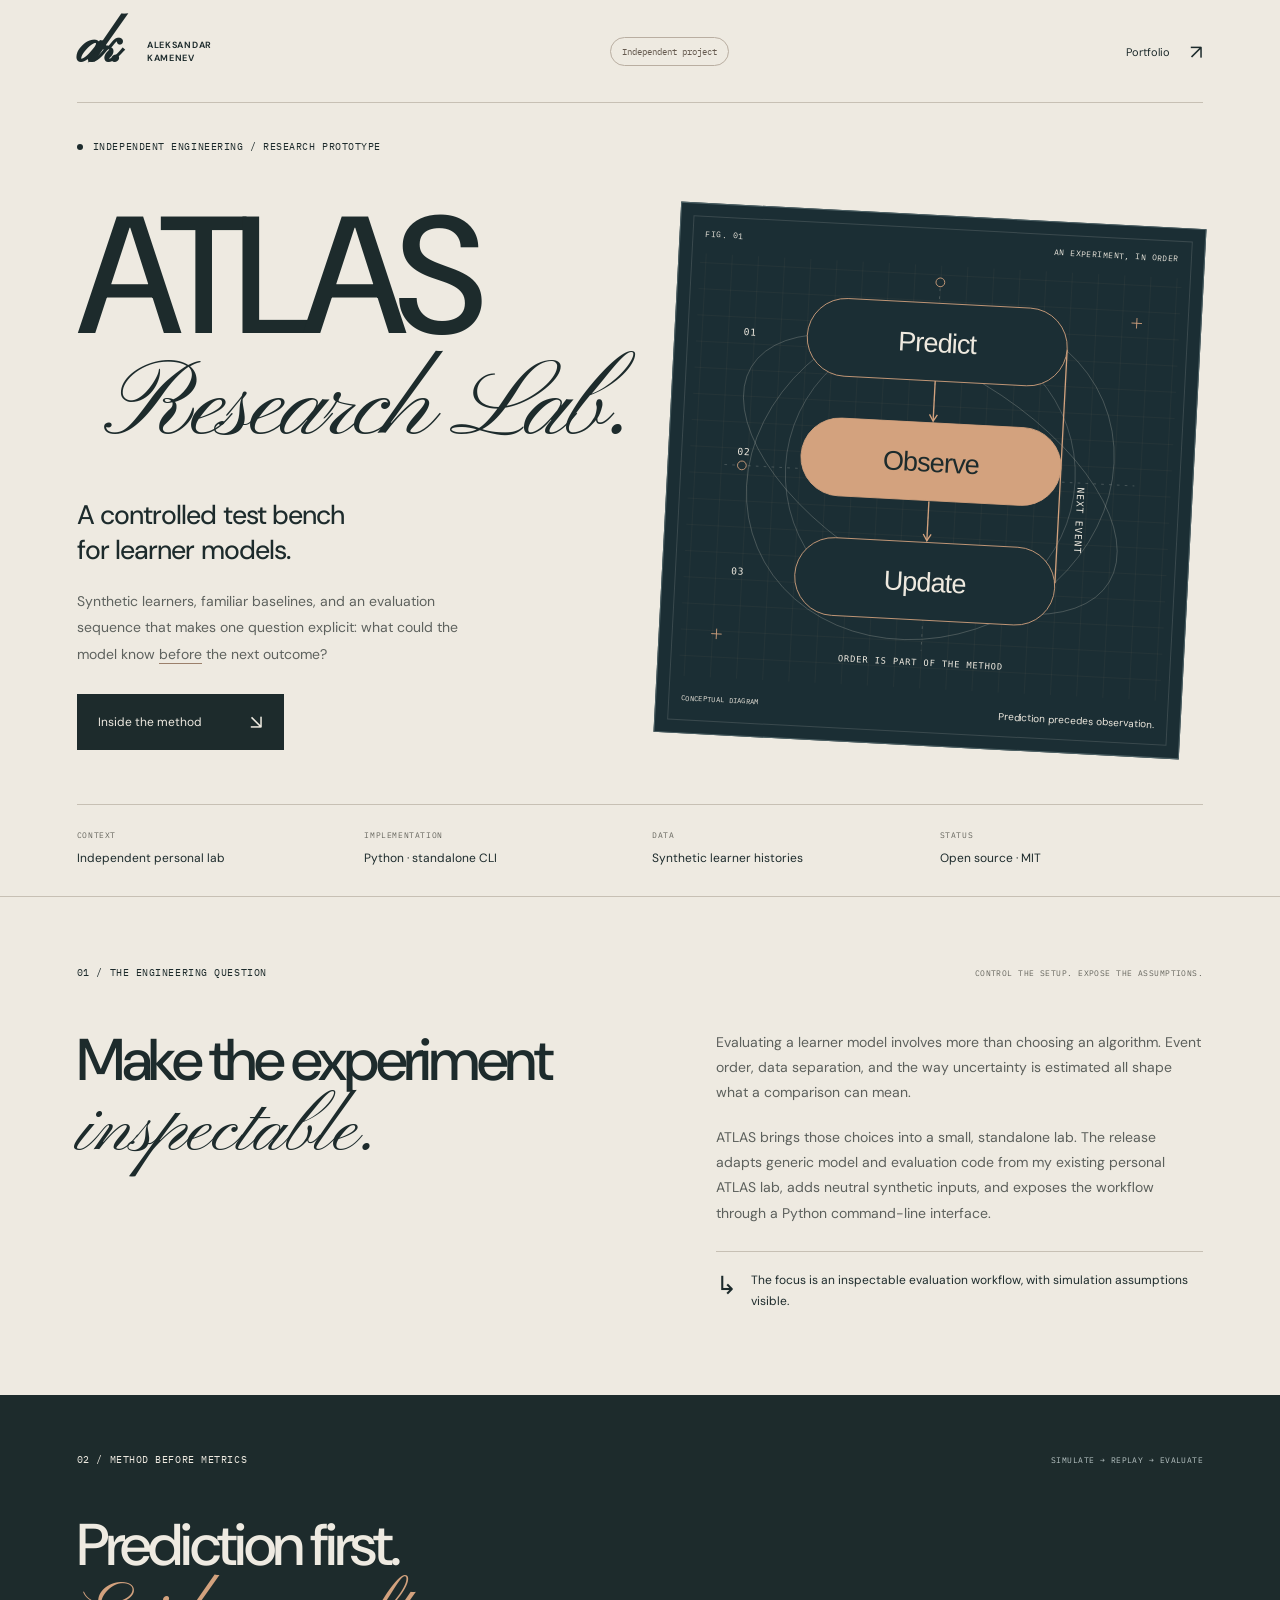
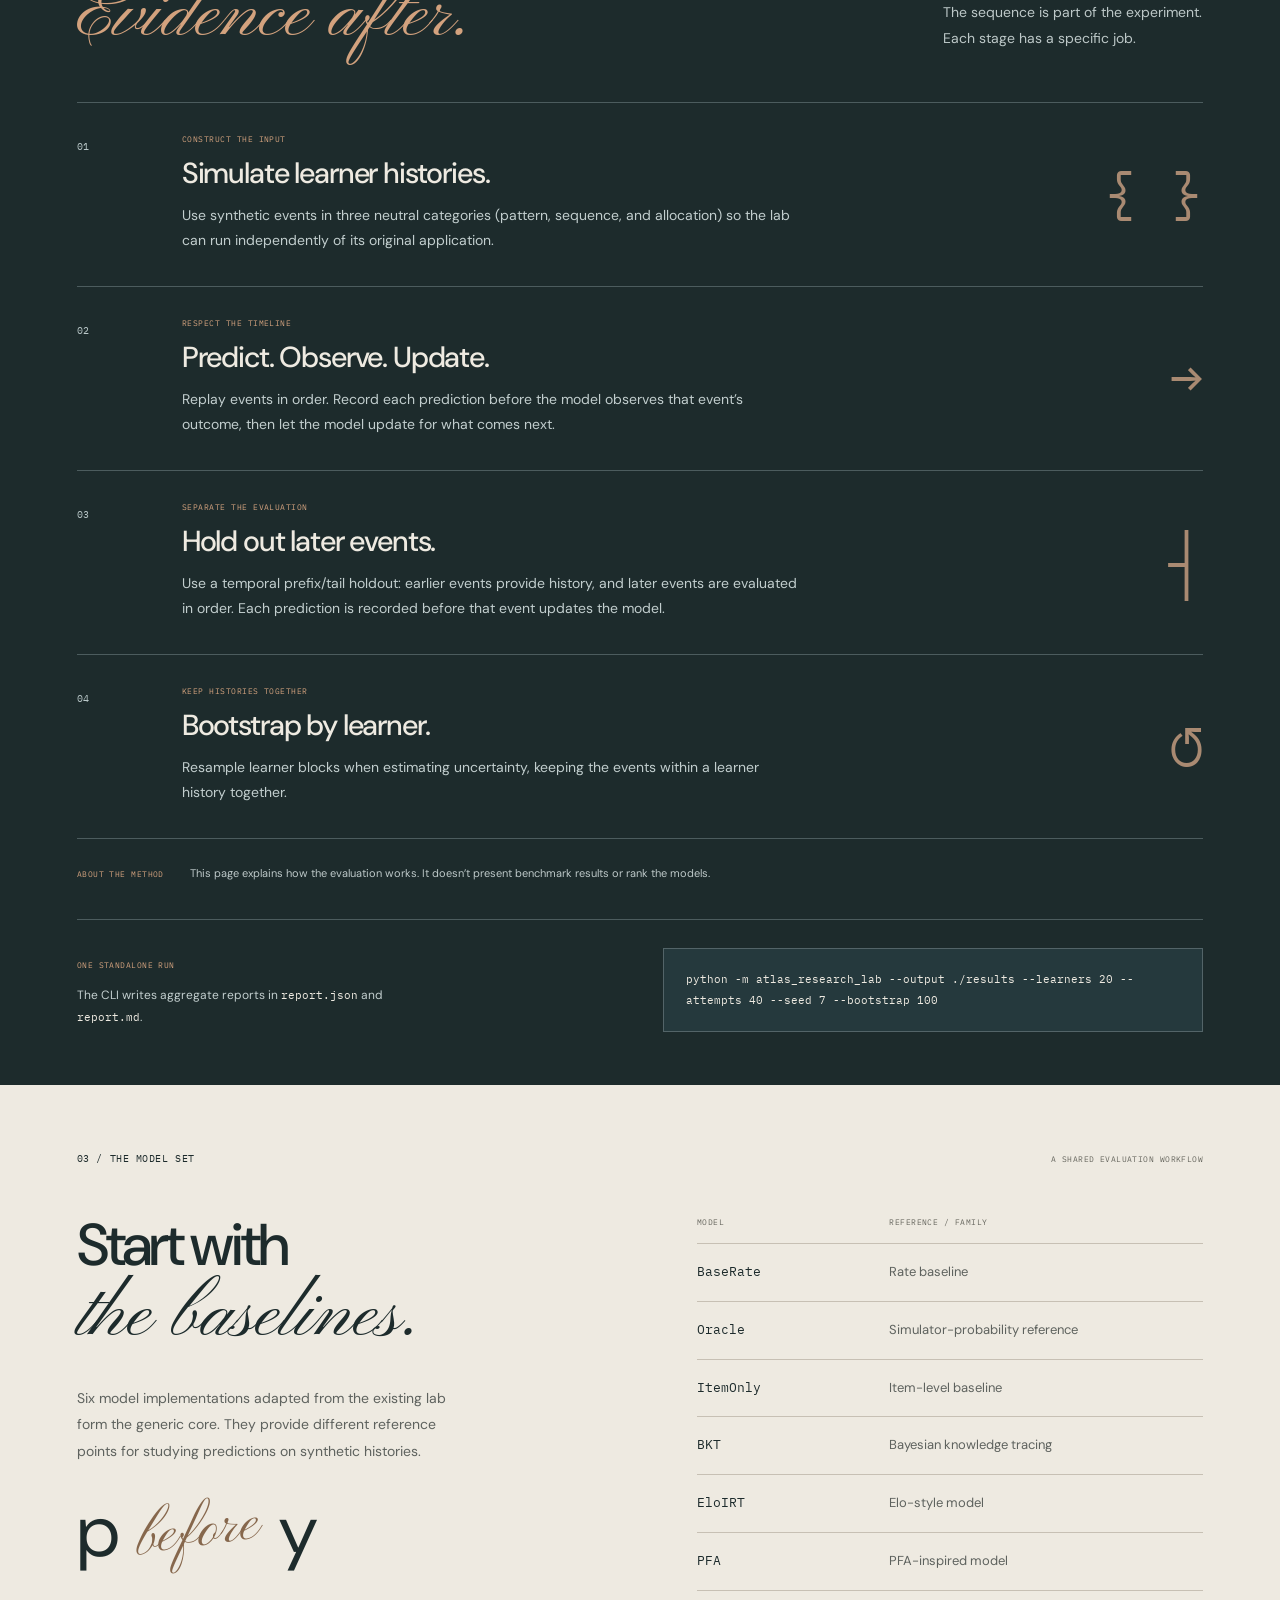
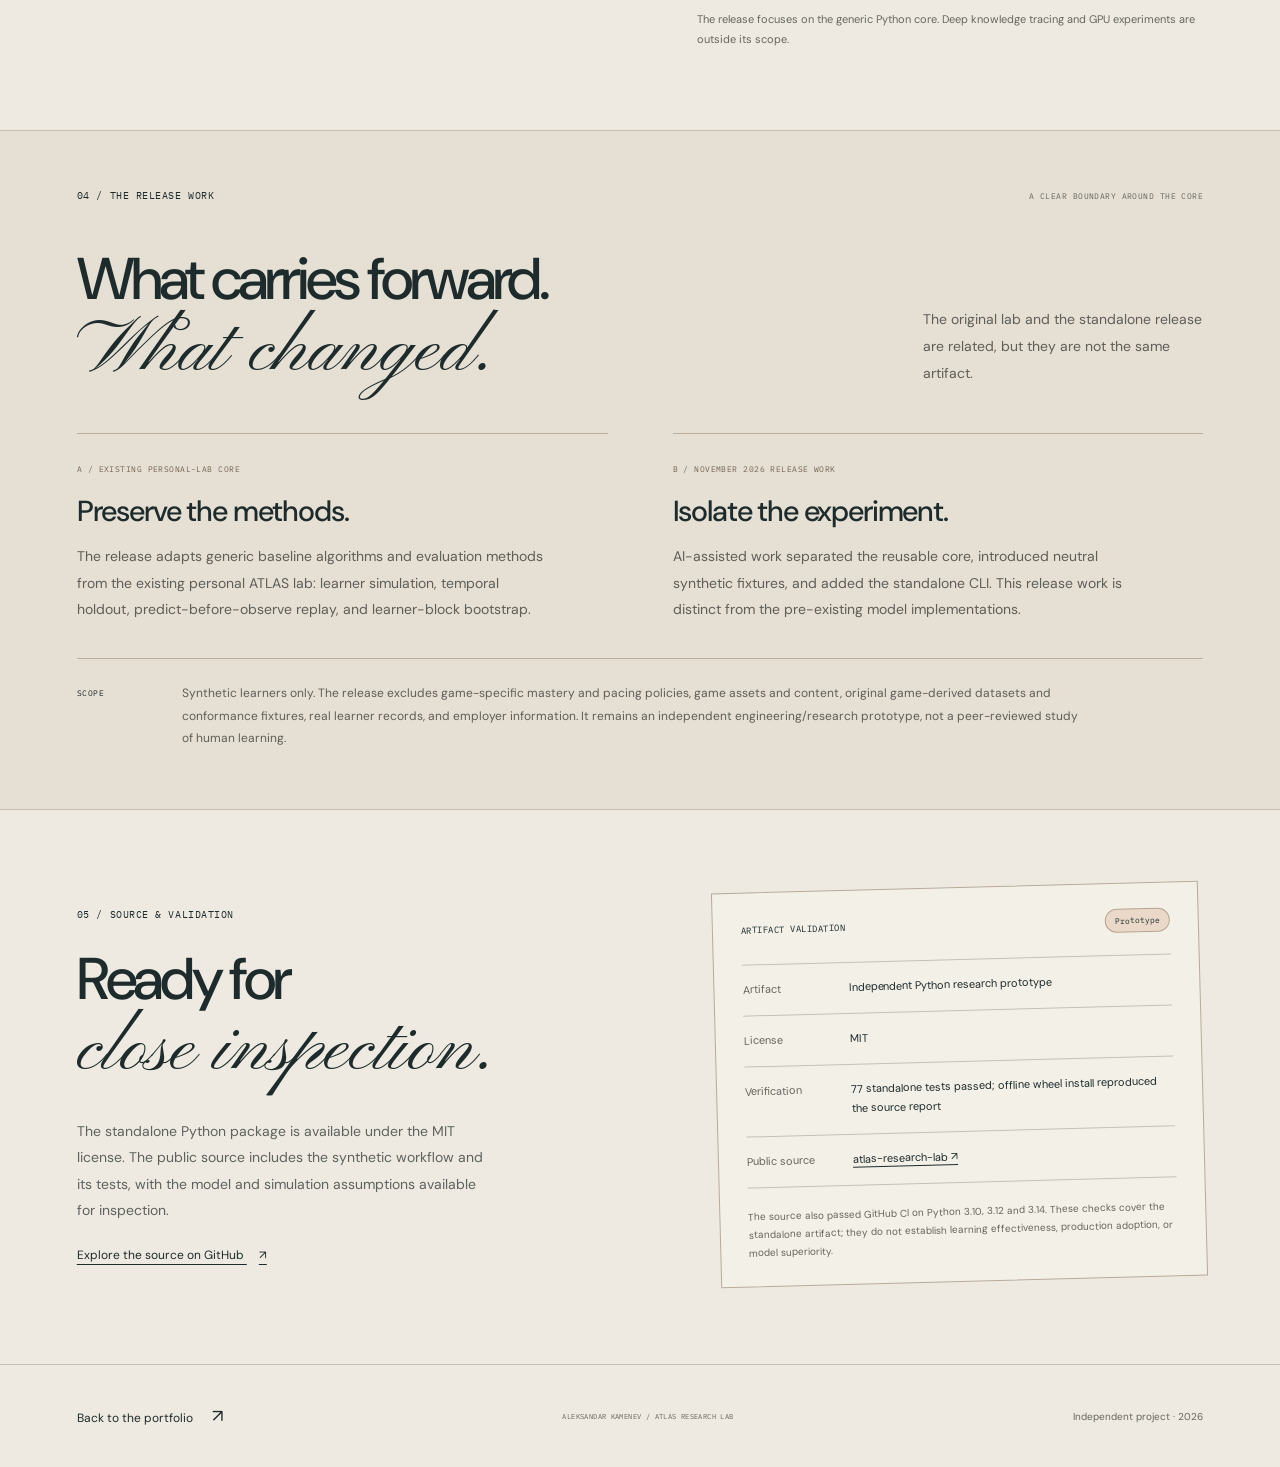
==== commit 324bb4ae: "Make ATLAS evaluation note more conversational" ====
--- a/work/atlas/index.html
+++ b/work/atlas/index.html
@@ -62,7 +62,7 @@
         <li><span class="step-number" aria-hidden="true">03</span><div><p class="step-kicker">SEPARATE THE EVALUATION</p><h3>Hold out later events.</h3><p>Use a temporal prefix/tail holdout: earlier events provide history, and later events are evaluated in order. Each prediction is recorded before that event updates the model.</p></div><span class="step-sign" aria-hidden="true">┤</span></li>
         <li><span class="step-number" aria-hidden="true">04</span><div><p class="step-kicker">KEEP HISTORIES TOGETHER</p><h3>Bootstrap by learner.</h3><p>Resample learner blocks when estimating uncertainty, keeping the events within a learner history together.</p></div><span class="step-sign" aria-hidden="true">↺</span></li>
       </ol>
-      <p class="method-footnote"><span class="mono">READ THIS AS</span> A description of the evaluation design. No benchmark results or model ranking are asserted here.</p>
+      <p class="method-footnote"><span class="mono">ABOUT THE METHOD</span> This page explains how the evaluation works. It doesn’t present benchmark results or rank the models.</p>
       <div class="execution-note"><div><span class="mono">ONE STANDALONE RUN</span><p>The CLI writes aggregate reports in <code>report.json</code> and <code>report.md</code>.</p></div><pre aria-label="Example ATLAS command"><code>python -m atlas_research_lab --output ./results --learners 20 --attempts 40 --seed 7 --bootstrap 100</code></pre></div>
     </section>
 
